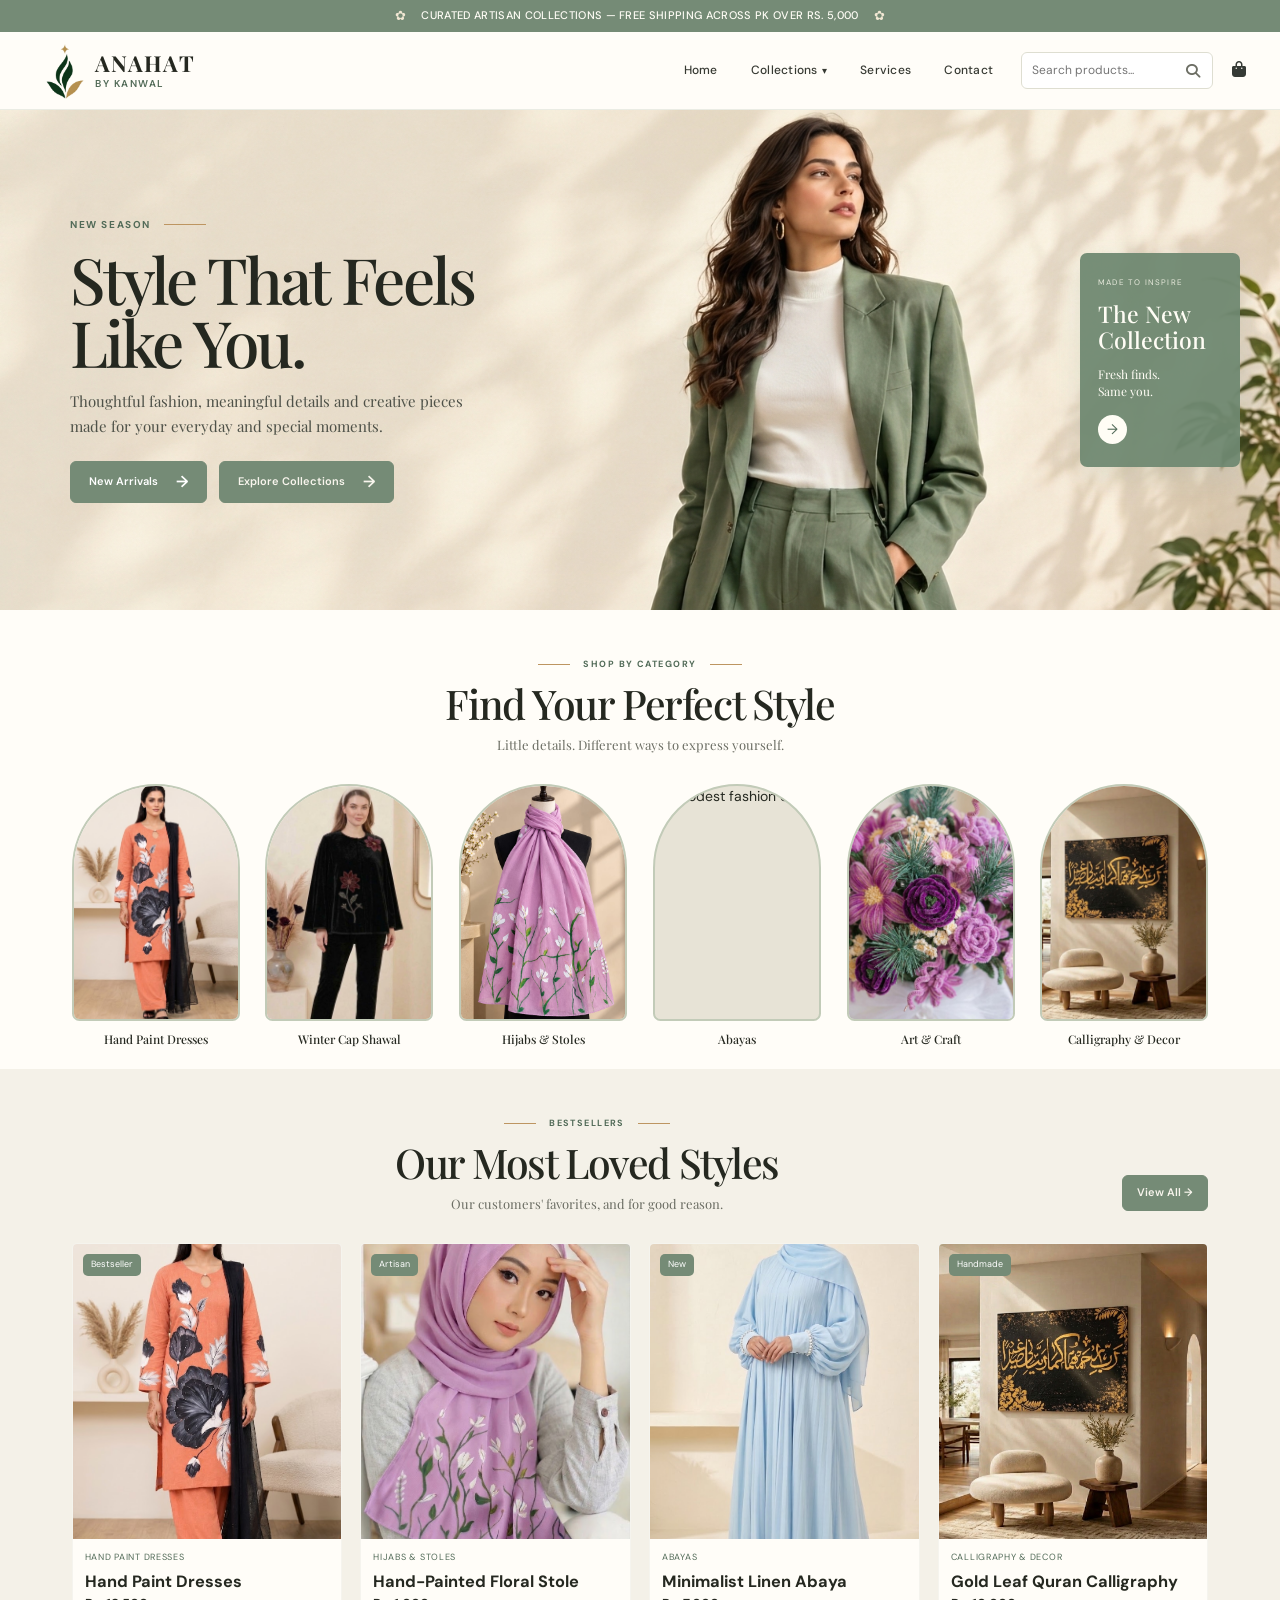
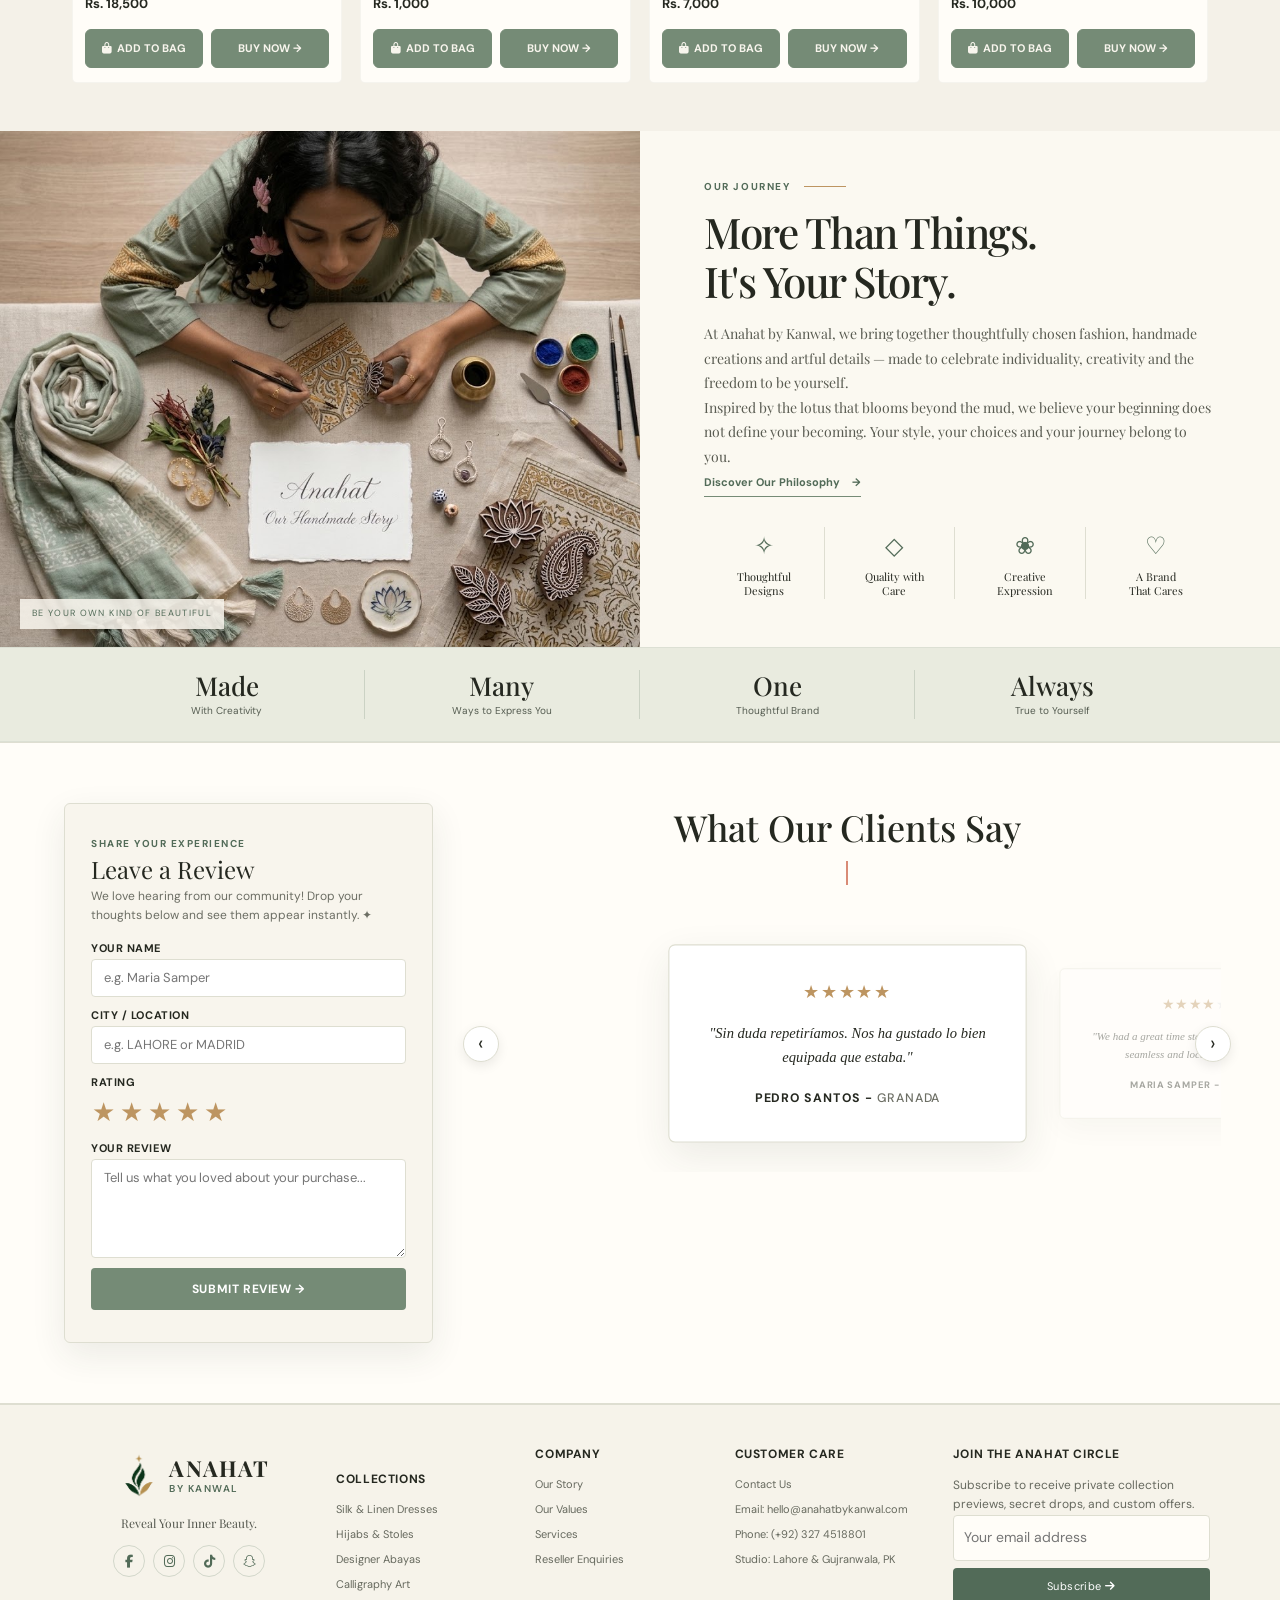
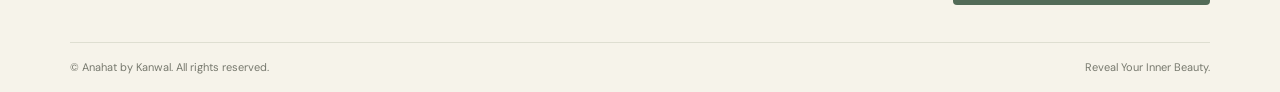
==== index.html @ a2271a72 "Fresh clean deployment commit" ====
<!DOCTYPE html>
<html lang="en">

<head>
  <meta charset="UTF-8" />
  <meta name="viewport" content="width=device-width, initial-scale=1.0" />
  <meta name="theme-color" content="#758b76" />
  <title>Anahat by Kanwal | Handcrafted Artisanal Clothing & Decor</title>
    <meta name="description" content="Reveal your inner beauty with Anahat by Kanwal. Shop handcrafted embellished shirts, hand-painted stoles, elegant abayas, resin art, and bespoke calligraphy." />
    <link rel="icon" href="data:,">
  <!-- Google Fonts & Font Awesome Icons -->
  <link rel="preconnect" href="https://fonts.googleapis.com" />
  <link rel="preconnect" href="https://fonts.gstatic.com" crossorigin />
  <link href="https://fonts.googleapis.com/css2?family=DM+Sans:ital,wght@0,400;0,500;0,700;1,400&family=Playfair+Display:ital,wght@0,400;0,500;0,600;0,700;1,400&display=swap" rel="stylesheet" />
  <link rel="stylesheet" href="https://cdnjs.cloudflare.com/ajax/libs/font-awesome/6.5.2/css/all.min.css" referrerpolicy="no-referrer" />

  <!-- Main Global Stylesheet -->
  <link rel="stylesheet" href="/static/style.css" />
</head>
<style>
  :root {
    --sage: #758b76;
    --sage-dark: #526b58;
    --sage-pale: #e4e9df;
    --cream: #f8f5ed;
    --paper: #fffdf8;
    --ink: #252820;
    --muted: #6c6e64;
    --rose: #d98b76;
    --gold: #bd9561;
    --line: #deded1;
    --serif: 'Playfair Display', Georgia, serif;
    --sans: 'DM Sans', Arial, sans-serif;
    --shadow: 0 12px 35px rgba(47, 57, 43, .09)
}

* {
    box-sizing: border-box
}

html {
    scroll-behavior: smooth;
    scroll-padding-top: 95px
}

body {
    margin: 0;
    background: var(--cream);
    color: var(--ink);
    font-family: var(--sans);
    font-size: 14px;
    line-height: 1.55
}

img {
    display: block;
    width: 100%;
    height: 100%;
    object-fit: cover
}


.hero {
    min-height: 500px;
    display: flex;
    align-items: center;
    justify-content: space-between;
    position: relative;
    isolation: isolate;
    overflow: hidden;
}

/* Positions the HTML <img> tag as the sharp background */
.hero-bg-image {
    position: absolute;
    inset: 0;
    width: 100%;
    height: 100%;
    object-fit: cover;
    object-position: center center;
    /* Centers the girl in the middle */
    z-index: -1;

    /* Prevents blur and maintains sharp image rendering */
    image-rendering: -webkit-optimize-contrast;
    image-rendering: crisp-edges;
}

/* Content overlays on top of the image */
.hero-copy {
    position: relative;
    z-index: 2;
    max-width: 580px;
    padding: 90px 70px
}

.hero-side-card {
    /* position: relative; */
    /* z-index: 2; */
    width: 160px;
    min-height: 210px;
    padding: 23px 18px;
    background: rgba(111, 137, 113, 0.94);
    color: #fffdf5;
    border-radius: 7px;
    display: flex;
    flex-direction: column;
    align-items: flex-start;
    box-shadow: 0 10px 30px rgba(83, 106, 85, 0.15);
    text-decoration: none;
    margin-right: 40px;
}



.side-card-kicker {
    font-size: 8px;
    letter-spacing: .15em;
    margin-bottom: 13px;
    color: #e7e9dc
}

.hero-side-card strong {
    font: 500 23px/1.12 var(--serif);
    margin-bottom: 13px
}

.side-card-copy {
    font: 12px/1.45 var(--serif)
}

.round-arrow {
    width: 29px;
    height: 29px;
    border-radius: 50%;
    background: #fffdf5;
    color: var(--sage-dark);
    display: grid;
    place-items: center;
    margin-top: 15px
}





.eyebrow {
    display: flex;
    align-items: center;
    gap: 13px;
    margin: 0 0 14px;
    font-size: 10px;
    letter-spacing: .16em;
    font-weight: 700;
    color: var(--sage-dark)
}

.eyebrow i {
    display: block;
    width: 42px;
    height: 1px;
    background: var(--gold)
}

.hero h1 {
    font: 500 clamp(42px, 5vw, 72px)/.99 var(--serif);
    letter-spacing: -.045em;
    margin: 0 0 16px;
    max-width: 550px
}

.hero-description {
    font: 400 15px/1.65 var(--serif);
    max-width: 400px;
    color: #4e5148;
    margin: 0 0 22px
}

.hero-buttons {
    display: flex;
    gap: 12px;
    flex-wrap: wrap
}

.button {
    min-height: 42px;
    display: inline-flex;
    align-items: center;
    justify-content: center;
    gap: 18px;
    padding: 0 18px;
    border-radius: 6px;
    font-size: 11px;
    font-weight: 600;
    border: 1px solid transparent;
    transition: transform .2s, background .2s, border-color .2s
}

.button:hover {
    transform: translateY(-2px)
}

.button span {
    font-size: 16px;
    line-height: 1
}

.button-primary {
    background: var(--sage);
    border-color: var(--sage);
    color: white
}

.button-primary:hover {
    background: var(--sage-dark)
}

.button-outline {
    border-color: var(--sage);
    background: var(--sage);
    color: var(--cream, #f8f5ed);
}

.button-outline:hover {
    background: var(--sage-dark);
    color: white;
}

.hero-promises {
    display: flex;
    gap: 16px;
    margin-top: 32px;
    align-items: center
}

.promise {
    display: flex;
    align-items: center;
    gap: 9px;
    padding-right: 15px;
    border-right: 1px solid #d8d7c9;
    font-size: 10px;
    line-height: 1.35;
    color: #4c5048
}

.promise:last-child {
    border: 0
}

.promise-icon {
    width: 31px;
    height: 31px;
    border: 1px solid var(--sage);
    color: var(--sage-dark);
    border-radius: 50%;
    display: grid;
    place-items: center;
    font-size: 17px;
    flex-shrink: 0
}




.section {
    padding: 48px clamp(20px, 5.6vw, 84px)
}

.categories-section {
    background: var(--paper)
}

.section-heading {
    text-align: center;
    margin: 0 auto 28px
}

.eyebrow.centered {
    justify-content: center;
    margin-bottom: 8px;
    font-size: 9px
}

.eyebrow.centered i {
    width: 32px
}

.section-heading h2,
.story-content h2 {
    font: 500 clamp(29px, 3.2vw, 42px)/1.15 var(--serif);
    letter-spacing: -.035em;
    margin: 0
}

.section-intro {
    font: 13px/1.6 var(--serif);
    color: var(--muted);
    margin: 8px 0 0
}

.category-grid {
    display: grid;
    grid-template-columns: repeat(6, minmax(0, 1fr));
    gap: clamp(12px, 2vw, 26px);
    max-width: 1350px;
    margin: auto
}

.category-card {
    text-align: center;
    min-width: 0
}

.category-card img {
    aspect-ratio: 4/5;
    border-radius: 90px 90px 8px 8px;
    border: 2px solid #c2cbb8;
    transition: transform .3s, box-shadow .3s;
    object-position: center;
    background: #e7e3d6
}

.category-card:hover img {
    transform: translateY(-4px);
    box-shadow: var(--shadow)
}

.category-card span {
    display: block;
    margin-top: 10px;
    font: 500 12px/1.4 var(--serif)
}


.products-section {
    background: #f4f1e8
}

.product-heading {
    display: flex;
    justify-content: space-between;
    align-items: flex-end;
    gap: 20px;
    text-align: center
}

.product-heading>div {
    margin: auto
}

.view-all {
    flex-shrink: 0;
    min-height: 36px;
    padding: 0 14px;
    margin-bottom: 4px
}

.filter-row {
    display: flex;
    justify-content: center;
    flex-wrap: wrap;
    gap: 8px;
    margin: 0 auto 22px
}

.filter-chip {
    border: 1px solid #d4d9ce;
    background: transparent;
    color: #4c5349;
    border-radius: 30px;
    padding: 8px 14px;
    font-size: 11px;
    transition: all .2s
}

.filter-chip:hover,
.filter-chip.active {
    background: var(--sage);
    border-color: var(--sage);
    color: #fff
}

.product-grid {
    display: grid;
    grid-template-columns: repeat(4, minmax(0, 1fr));
    gap: 18px;
    max-width: 1380px;
    margin: 0 auto
}

.product-card {
    background: #fffdf8;
    border-radius: 5px;
    overflow: hidden;
    min-width: 0;
    position: relative;
    border: 1px solid rgba(67, 76, 61, .05);
    transition: transform .25s, box-shadow .25s
}

.product-card:hover {
    transform: translateY(-4px);
    box-shadow: var(--shadow)
}

.product-image-wrap {
    position: relative;
    aspect-ratio: 4/4.4;
    background: #e8e1d6;
    overflow: hidden
}

.product-image-wrap img {
    transition: transform .5s
}

.product-card:hover .product-image-wrap img {
    transform: scale(1.04)
}

.product-badge {
    position: absolute;
    top: 10px;
    left: 10px;
    background: var(--sage);
    color: white;
    border-radius: 5px;
    padding: 4px 8px;
    font-size: 9px
}

.product-badge.sale {
    background: var(--rose)
}

.product-info {
    padding: 12px 12px 14px
}

.product-category {
    font-size: 9px;
    letter-spacing: .08em;
    color: var(--sage-dark);
    text-transform: uppercase;
    margin: 0 0 4px
}

.product-name {
    font: 500 15px/1.3 var(--serif);
    margin: 0 0 6px
}

.product-rating {
    font-size: 10px;
    color: var(--gold);
    letter-spacing: .06em;
    margin-bottom: 6px
}

.product-rating span {
    color: #77796f;
    letter-spacing: 0;
    margin-left: 5px
}

.product-price {
    font-size: 13px;
    font-weight: 700
}

.product-price del {
    font-size: 10px;
    color: #9b9b91;
    font-weight: 400;
    margin-left: 7px
}

.product-card-footer {
    display: flex;
    gap: 7px;
    margin-top: 11px
}

.add-cart {
    flex: 1;
    min-height: 33px;
    border: 1px solid var(--sage);
    background: transparent;
    color: var(--sage-dark);
    border-radius: 4px;
    font-size: 10px;
    font-weight: 600
}

.add-cart:hover {
    background: var(--sage);
    color: white
}

.quick-view-modal {
    display: none;
    position: fixed;
    inset: 0;
    z-index: 1000;
    align-items: center;
    justify-content: center;
    padding: 20px
}

.quick-view-modal.open {
    display: flex
}

.modal-backdrop {
    position: absolute;
    inset: 0;
    background: rgba(28, 34, 27, .58)
}

.quick-view-dialog {
    position: relative;
    z-index: 1;
    background: var(--paper, #fffdf8);
    max-width: 760px;
    width: 100%;
    max-height: 90vh;
    overflow: auto;
    display: grid;
    grid-template-columns: 1fr 1fr;
    gap: 24px;
    padding: 24px;
    border-radius: 8px
}

.quick-view-dialog>img {
    width: 100%;
    height: 360px;
    object-fit: cover
}

.quick-view-copy {
    align-self: center
}

.quick-view-copy h2 {
    font-family: var(--serif);
    margin: 10px 0
}

.quick-view-copy p {
    margin: 12px 0
}

.modal-close {
    position: absolute;
    right: 12px;
    top: 10px;
    z-index: 2;
    font-size: 22px
}

@media(max-width:600px) {
    .quick-view-dialog {
        grid-template-columns: 1fr;
        padding: 18px;
        gap: 12px
    }

    .quick-view-dialog>img {
        height: 240px
    }
}

.quick-view {
    min-width: 34px;
    border: 1px solid var(--line);
    background: transparent;
    border-radius: 4px;
    font-size: 15px;
    color: var(--ink)
}

.center-action {
    text-align: center;
    margin-top: 28px
}

.empty-state {
    text-align: center;
    padding: 40px 10px;
    color: var(--muted)
}

.story-section {
    display: grid;
    grid-template-columns: 1fr 1fr;
    min-height: 410px;
    background: #fbf9f1
}

.story-image {
    min-height: 410px;
    position: relative;
    overflow: hidden
}

.story-image img {
    position: absolute;
    inset: 0;
    object-position: center 35%
}

.image-caption {
    position: absolute;
    bottom: 18px;
    left: 20px;
    background: #f8f5eddd;
    padding: 8px 12px;
    font-size: 9px;
    letter-spacing: .15em;
    color: var(--sage-dark)
}

.story-content {
    padding: 48px clamp(28px, 5vw, 78px);
    align-self: center
}

.story-content h2 {
    font-size: clamp(31px, 3.3vw, 45px);
    margin-bottom: 17px
}

.story-content>p:not(.eyebrow) {
    font: 14px/1.75 var(--serif);
    color: #5a5c52;
    max-width: 560px
}

.text-link {
    display: inline-flex;
    gap: 12px;
    align-items: center;
    color: var(--sage-dark);
    font-size: 11px;
    font-weight: 700;
    border-bottom: 1px solid var(--sage);
    padding-bottom: 5px;
    margin-top: 5px
}

.value-grid {
    display: grid;
    grid-template-columns: repeat(4, 1fr);
    gap: 10px;
    margin-top: 30px
}

.value-item {
    text-align: center;
    border-right: 1px solid var(--line)
}

.value-item:last-child {
    border: 0
}

.value-item>span {
    font-size: 24px;
    color: var(--sage-dark)
}

.value-item p {
    font: 11px/1.35 var(--serif);
    margin: 5px 0 0
}

.stats-strip {
    display: grid;
    grid-template-columns: repeat(4, 1fr);
    padding: 22px clamp(20px, 7vw, 110px);
    background: #e9ebdf;
    border-top: 1px solid #dce0d4;
    border-bottom: 1px solid #dce0d4
}

.stats-strip>div {
    text-align: center;
    border-right: 1px solid #cbd2c4;
    display: flex;
    flex-direction: column;
    gap: 2px
}

.stats-strip>div:last-child {
    border: 0
}

.stats-strip strong {
    font: 500 26px/1.2 var(--serif)
}

.stats-strip span {
    font-size: 10px;
    color: #555c51
}

.testimonials-section {
    background: var(--paper)
}

.testimonial-grid {
    display: grid;
    grid-template-columns: repeat(3, 1fr);
    gap: 16px;
    max-width: 1200px;
    margin: auto
}

.testimonial-card {
    padding: 21px;
    border: 1px solid var(--line);
    border-radius: 6px;
    background: #fffefa
}




/* Toast Notification */
.toast {
    position: fixed;
    z-index: 100;
    bottom: 24px;
    left: 50%;
    transform: translate(-50%, 30px);
    padding: 12px 24px;
    background: #2e3e31;
    color: white;
    border-radius: 30px;
    box-shadow: var(--shadow);
    font-size: 12px;
    font-weight: 500;
    opacity: 0;
    pointer-events: none;
    transition: opacity .3s, transform .3s;
    text-align: center;
}

.toast.show {
    opacity: 1;
    transform: translate(-50%, 0);
}
</style>

<body>

  <!-- ========================
       Header Placeholder (Loaded via global.js)
  ========================= -->
  <div id="header-placeholder"></div>

  <!-- ========================
       Main Content
  ========================= -->
  <main>

    <!-- Hero Section -->
    <section class="hero" aria-labelledby="heroTitle">
      <img class="hero-bg-image" src="/static/assets/images/Home page/Hero.jpg" alt="Sunlit Sage Suit Editorial" loading="eager" />

      <div class="hero-copy">
        <p class="eyebrow"><span>NEW SEASON</span><i></i></p>
        <h1 id="heroTitle">Style That Feels<br />Like You.</h1>
        <p class="hero-description">
          Thoughtful fashion, meaningful details and creative pieces made for your everyday and special moments.
        </p>
        <div class="hero-buttons">
          <a href="/" class="button button-primary">New Arrivals <span>→</span></a>
          <a href="/pages/Collections/collectionproduct.html" class="button button-outline">Explore Collections <span>→</span></a>
        </div>
      </div>

      <a href="/pages/Collections/collectionproduct.html" class="hero-side-card">
        <span class="side-card-kicker">MADE TO INSPIRE</span>
        <strong>The New<br />Collection</strong>
        <span class="side-card-copy">Fresh finds.<br />Same you.</span>
        <span class="round-arrow">→</span>
      </a>
    </section>

    <!-- Categories Section -->
    <section class="section categories-section" id="collections">
      <div class="section-heading">
        <p class="eyebrow centered"><i></i><span>SHOP BY CATEGORY</span><i></i></p>
        <h2>Find Your Perfect Style</h2>
        <p class="section-intro">Little details. Different ways to express yourself.</p>
      </div>
      <div class="category-grid">
        <a class="category-card" href="/pages/Collections/collectionproduct.html?category=Hand Paint Dresses" data-category-link="Hand Paint Dresses">
          <img src="/static/assets/images/Home page/Hand paint dress.jpg" alt="Elegant Hand Paint Dresses" />
          <span>Hand Paint Dresses</span>
        </a>
        <a class="category-card" href="/pages/Collections/collectionproduct.html?category=Winter Cap Shawal" data-category-link="Winter Cap Shawal">
          <img src="/static/assets/images/Home page/cap shawal.jpeg" alt="Women's top and blouse" />
          <span>Winter Cap Shawal</span>
        </a>
        <a class="category-card" href="/pages/Collections/collectionproduct.html?category=Hijabs+%26+Stoles" data-category-link="Hijabs & Stoles">
          <img src="/static/assets/images/Home page/Purple Stole.jpeg" alt="Fashion scarf" />
          <span>Hijabs &amp; Stoles</span>
        </a>
        <a class="category-card" href="/pages/Collections/collectionproduct.html?category=Abayas" data-category-link="Abayas">
          <img src="/static/assets/images/Home page/Abaya.jpeg" alt="Modest fashion outfit" />
          <span>Abayas</span>
        </a>
        <a class="category-card" href="/pages/Collections/collectionproduct.html?category=Art+%26+Craft" data-category-link="Art & Craft">
          <img src="/static/assets/images/Home page/closeup.jpg" alt="Handmade craft supplies" />
          <span>Art &amp; Craft</span>
        </a>
        <a class="category-card" href="/pages/Collections/collectionproduct.html?category=Calligraphy+%26+Decor" data-category-link="Calligraphy & Decor">
          <img src="/static/assets/images/Home page/calligraphy.jpg" alt="Artwork and creative decor" />
          <span>Calligraphy &amp; Decor</span>
        </a>
      </div>
    </section>

    <!-- Product Section -->
    <section class="section products-section" id="shop">
      <div class="section-heading product-heading">
        <div>
          <p class="eyebrow centered"><i></i><span>BESTSELLERS</span><i></i></p>
          <h2 id="productSectionTitle">Our Most Loved Styles</h2>
          <p class="section-intro" id="productSectionIntro">Our customers' favorites, and for good reason.</p>
        </div>
        <a class="button button-outline view-all" href="/pages/Collections/collectionproduct.html?category=All" id="viewAll">View All →</a>
      </div>

      <!-- Dynamic Product Grid -->
      <div class="product-grid" id="productGrid" aria-live="polite"></div>
      <p class="empty-state" id="emptyState" hidden>No products found. Try another search or category.</p>
    </section>

    <!-- Quick View Modal -->
    <div class="quick-view-modal" id="quickViewModal" aria-hidden="true" role="dialog" aria-modal="true" aria-labelledby="modalTitle">
      <div class="modal-backdrop" id="modalBackdrop"></div>
      <div class="quick-view-dialog">
        <button type="button" class="modal-close" id="closeModal" aria-label="Close details"><i class="fa-solid fa-xmark"></i></button>
        <a href="/pages/Collections/collectionproduct.html">
          <img id="modalImage" src="" alt="Product details" />
        </a>
        
        <div class="quick-view-copy">
          <p id="modalCategory"></p>
          <h2 id="modalTitle"></h2>
          <div id="modalRating"></div>
          <p id="modalPrice"></p>
          <p id="modalDescription"></p>

          <!-- Modal Dual Action Buttons -->
          <div class="modal-actions" style="display: flex; gap: 10px; margin-top: 16px;">
            <button class="button button-primary" id="modalAddCart" style="flex: 1;">Add to Bag</button>
            <button class="button button-outline" id="modalBuyNow" style="flex: 1; background: var(--ink); color: white;" onclick="window.location.href='/pages/checkouts/checkout.html'">Buy Now →</button>
          </div>
        </div>
      </div>
    </div>

    <!-- Our Story Section -->
    <section class="story-section" id="our-story">
      <div class="story-image">
        <img src="/static/assets/images/Home page/story.jpg" alt="A woman expressing her personal style" loading="lazy" />
        <span class="image-caption">BE YOUR OWN KIND OF BEAUTIFUL</span>
      </div>
      <div class="story-content">
        <p class="eyebrow"><span>OUR JOURNEY</span><i></i></p>
        <h2>More Than Things.<br />It's Your Story.</h2>
        <p>At Anahat by Kanwal, we bring together thoughtfully chosen fashion, handmade creations and artful details — made to celebrate individuality, creativity and the freedom to be yourself.</p>
        <p>Inspired by the lotus that blooms beyond the mud, we believe your beginning does not define your becoming. Your style, your choices and your journey belong to you.</p>
        <a href="#brand-values" class="text-link">Discover Our Philosophy <span>→</span></a>
        
        <div class="value-grid" id="brand-values">
          <div class="value-item"><span>✧</span><p>Thoughtful<br />Designs</p></div>
          <div class="value-item"><span>◇</span><p>Quality with<br />Care</p></div>
          <div class="value-item"><span>❀</span><p>Creative<br />Expression</p></div>
          <div class="value-item"><span>♡</span><p>A Brand<br />That Cares</p></div>
        </div>
      </div>
    </section>

    <!-- Values Strip -->
    <section class="stats-strip" aria-label="Our values">
      <div><strong>Made</strong><span>With Creativity</span></div>
      <div><strong>Many</strong><span>Ways to Express You</span></div>
      <div><strong>One</strong><span>Thoughtful Brand</span></div>
      <div><strong>Always</strong><span>True to Yourself</span></div>
    </section>

    <!-- ========================
         Review Component Placeholder (Loaded via global.js)
    ========================= -->
    <div id="review-placeholder"></div>

  </main>

  <!-- ========================
       Footer Placeholder (Loaded via global.js)
  ========================= -->
  <div id="footer-placeholder"></div>

  <!-- Toast Notification System -->
  <div class="toast" id="toast" role="status" aria-live="polite"></div>

 
  <!-- Central Dynamic Component Loader -->
  <script src="/static/global.js"></script>

  <!-- Main Website & Shopping Logic Scripts -->
  <script src="/static/script.js"></script>
  <!-- <div id="drawer-placeholder"></div> -->

</body>
</html>
---- static/style.css ----
/* ==========================================================================
   ANAHAT BY KANWAL - GLOBAL STYLESHEET
   Theme: Sage Green (#758b76), Cream (#f8f5ed), Ivory/Paper (#fffdf8), Ink (#252820)
   ========================================================================== */

/* --------------------------------------------------------------------------
   1. CSS Variables & Reset
   -------------------------------------------------------------------------- */
:root {
  --sage: #758b76;
  --sage-dark: #526b58;
  --sage-pale: #e4e9df;
  --cream: #f8f5ed;
  --paper: #fffdf8;
  --ink: #252820;
  --muted: #6c6e64;
  --rose: #d98b76;
  --rose-dark: #bd6c70;
  --gold: #bd9561;
  --line: #deded1;
  --serif: 'Playfair Display', Georgia, serif;
  --sans: 'DM Sans', Arial, sans-serif;
  --shadow: 0 12px 35px rgba(47, 57, 43, 0.09);
  --radius: 8px;
  --radius-lg: 16px;
  --radius-md: 10px;
}

* {
  box-sizing: border-box;
  margin: 0;
  padding: 0;
}

html {
  scroll-behavior: smooth;
  scroll-padding-top: 90px;
}

body {
  background: var(--cream);
  color: var(--ink);
  font-family: var(--sans);
  font-size: 14px;
  line-height: 1.6;
  overflow-x: hidden;
}

body.drawer-open {
  overflow: hidden;
}

img {
  display: block;
  width: 100%;
  height: 100%;
  object-fit: cover;
}

a {
  color: inherit;
  text-decoration: none;
}

button, input, select, textarea {
  font: inherit;
  color: inherit;
}

button {
  cursor: pointer;
  border: none;
  background: none;
  -webkit-tap-highlight-color: transparent;
}
/* ==========================================================================
   PRODUCT CARD ACTION BUTTONS STYLING
   ========================================================================== */
.product-card-actions {
  display: flex;
  gap: 8px;
  margin-top: 14px;
}

.btn-card {
  flex: 1;
  padding: 10px 6px;
  font-size: 11px;
  font-weight: 700;
  text-transform: uppercase;
  border-radius: var(--radius, 6px);
  cursor: pointer;
  transition: all 0.2s ease-in-out;
  display: inline-flex;
  align-items: center;
  justify-content: center;
  gap: 5px;
  white-space: nowrap;
}

/* Add to Bag Button Style */
.btn-add-bag {
  background:var(--sage);
  color: var(--cream, #f8f5ed);
  border: 1px solid var(--sage);
}

.btn-add-bag:hover {
  background: var(--sage-dark, #526b58);
}

/* Buy Now Button Style */
.btn-buy-now {
  background:var(--sage);
  color: var(--cream, #f8f5ed);
  border: 1px solid var(--sage);
}

.btn-buy-now:hover {
  background: var(--sage-dark, #526b58);
  border-color: var(--sage-dark, #526b58);
}


/* Toast Notification Design */
.toast {
  position: fixed;
  z-index: 9999;
  bottom: 30px;
  left: 50%;
  transform: translate(-50%, 40px);
  padding: 12px 24px;
  background: var(--sage-dark, #526b58);
  color: #fffdf8;
  border-radius: 30px;
  box-shadow: 0 10px 30px rgba(0,0,0,0.15);
  font-size: 13px;
  font-weight: 500;
  opacity: 0;
  pointer-events: none;
  transition: opacity 0.3s ease, transform 0.3s ease;
  text-align: center;
}
.toast.show {
  opacity: 1;
  transform: translate(-50%, 0);
}
/* ==========================================================================
   UPDATED MOBILE RESPONSIVE FIXES FOR INDEX PAGE
   ========================================================================== */

@media (max-width: 760px) {
  /* 1. Hero Buttons & Side Card Fixes */
  .hero {
    flex-direction: column !important;
    align-items: flex-start !important;
    padding-bottom: 20px !important;
  }

  .hero-copy {
    padding: 30px 16px 15px 16px !important;
    width: 100% !important;
    text-align: left !important;
  }

  .hero h1 {
    font-size: 40px !important;
    line-height: 1.35 !important;
  }
  .hero p {
    font-size: 14px !important;
    line-height: 1.5 !important;
    width: 220px;
  }
  /* Hero buttons ko ek sath side-by-side aur compact karne ke liye */
  .hero-buttons {
    display: flex !important;
    flex-direction: row !important;
    flex-wrap: nowrap !important;
    gap: 8px !important;
    width: 100px !important;
    margin-top: 15px !important;
  }

  .hero-buttons .button {
    flex: 1 !important;
    padding: 0 6px !important;
    font-size: 10px !important;
    min-height: 38px !important;
    white-space: nowrap !important;
    gap: 6px !important;
  }

  /* 2. "The New Collection" Side Card Fix (Height choti aur compact) */
 .hero-side-card {
    margin: 12px 16px 8px 16px !important;
    width: calc(100% - 32px) !important;
    max-width: 150px !important; /* Width kam kar di gayi hai */
    padding: 14px 16px !important;
    min-height: auto ;
  }

  .hero-side-card strong {
    font-size: 16px !important;
    margin-bottom: 4px !important;
  }

  .side-card-copy {
    font-size: 10.5px !important;
  }

  .round-arrow {
    width: 24px !important;
    height: 24px !important;
    margin-top: 8px !important;
    font-size: 12px !important;
  }
  /* 3. Product Cards & Grid Fixes (Buttons alignment fix) */
.product-grid {
    grid-template-columns: repeat(2, minmax(0, 1fr)) !important;
    gap: 10px !important;
    padding: 0 4px !important;
  }

  .product-card {
    display: flex !important;
    flex-direction: column !important;
    height: 100% !important;
  }

  .product-info {
    padding: 10px 8px !important;
    display: flex !important;
    flex-direction: column !important;
    flex: 1 !important;
  }

  .product-price {
    margin-top: auto !important;
    margin-bottom: 8px !important;
  }

  .product-card-actions {
    display: flex !important;
    flex-direction: column !important;
    gap: 5px !important;
    margin-top: 0 !important;
  }

  .btn-card {
    width: 100% !important;
    padding: 7px 4px !important;
    font-size: 9.5px !important;
  }
  /* 4. Story Section Fixes (Proper stacking for image and content) */
  .story-section {
    grid-template-columns: 1fr !important;
    display: flex !important;
    flex-direction: column !important;
  }

  .story-image {
    width: 100% !important;
    min-height: 280px !important;
    position: relative !important;
  }

  .story-content {
    padding: 30px 18px !important;
    text-align: left !important;
  }

  .story-content h2 {
    font-size: 26px !important;
  }


}
@media (max-width: 760px) {
  /* Category Grid ko 3 columns mein set kar diya taake 3 upar aur 3 neechay ayein */
  .category-grid {
    display: grid !important;
    grid-template-columns: repeat(3, minmax(0, 1fr)) !important;
    gap:35px 10px !important;
    max-width: 100% !important;
    padding: 0 10px !important;
  }

  .category-card {
    text-align: center !important;
  }

  .category-card img {
    aspect-ratio: 3 / 4 !important;
    border-radius: 40px 40px 6px 6px !important;
  }

  .category-card span {
    font-size: 11px !important;
    line-height: 1.25 !important;
    margin-top: 6px !important;
    word-break: break-word !important;
  }
}
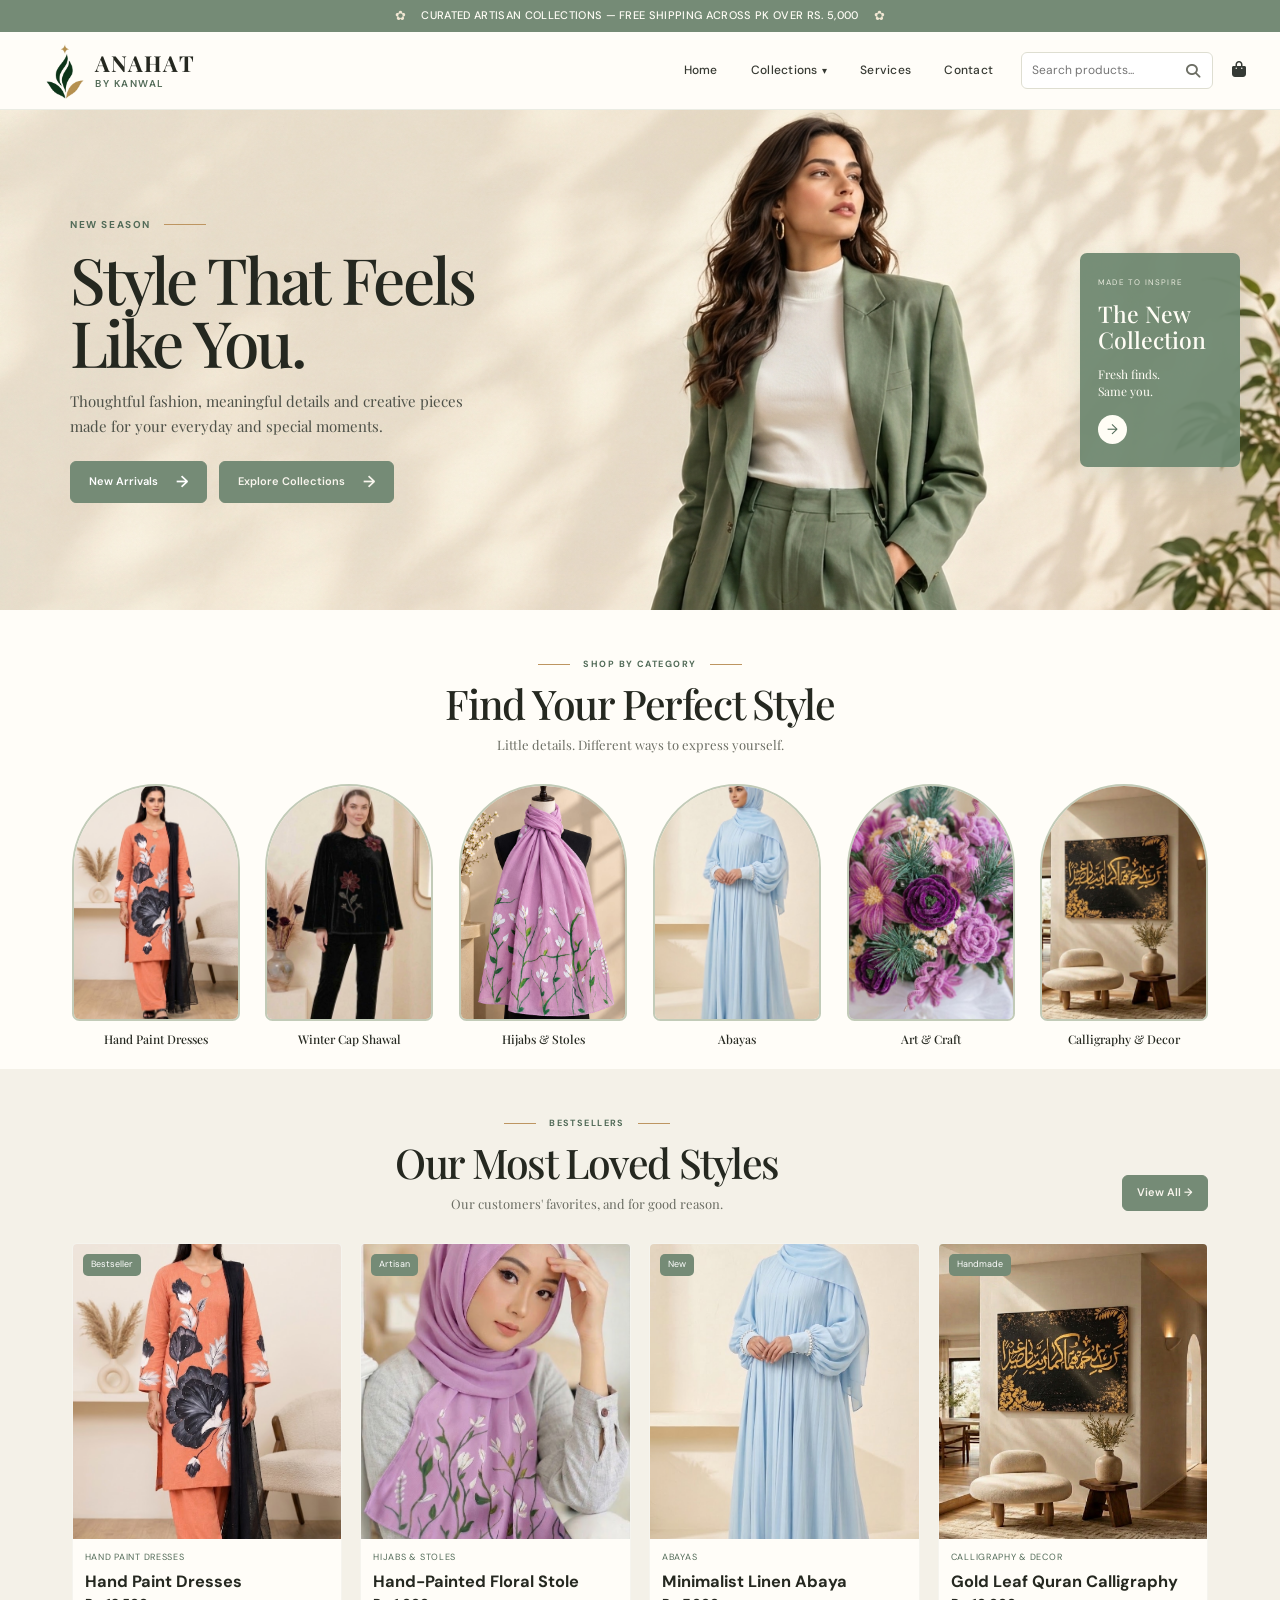
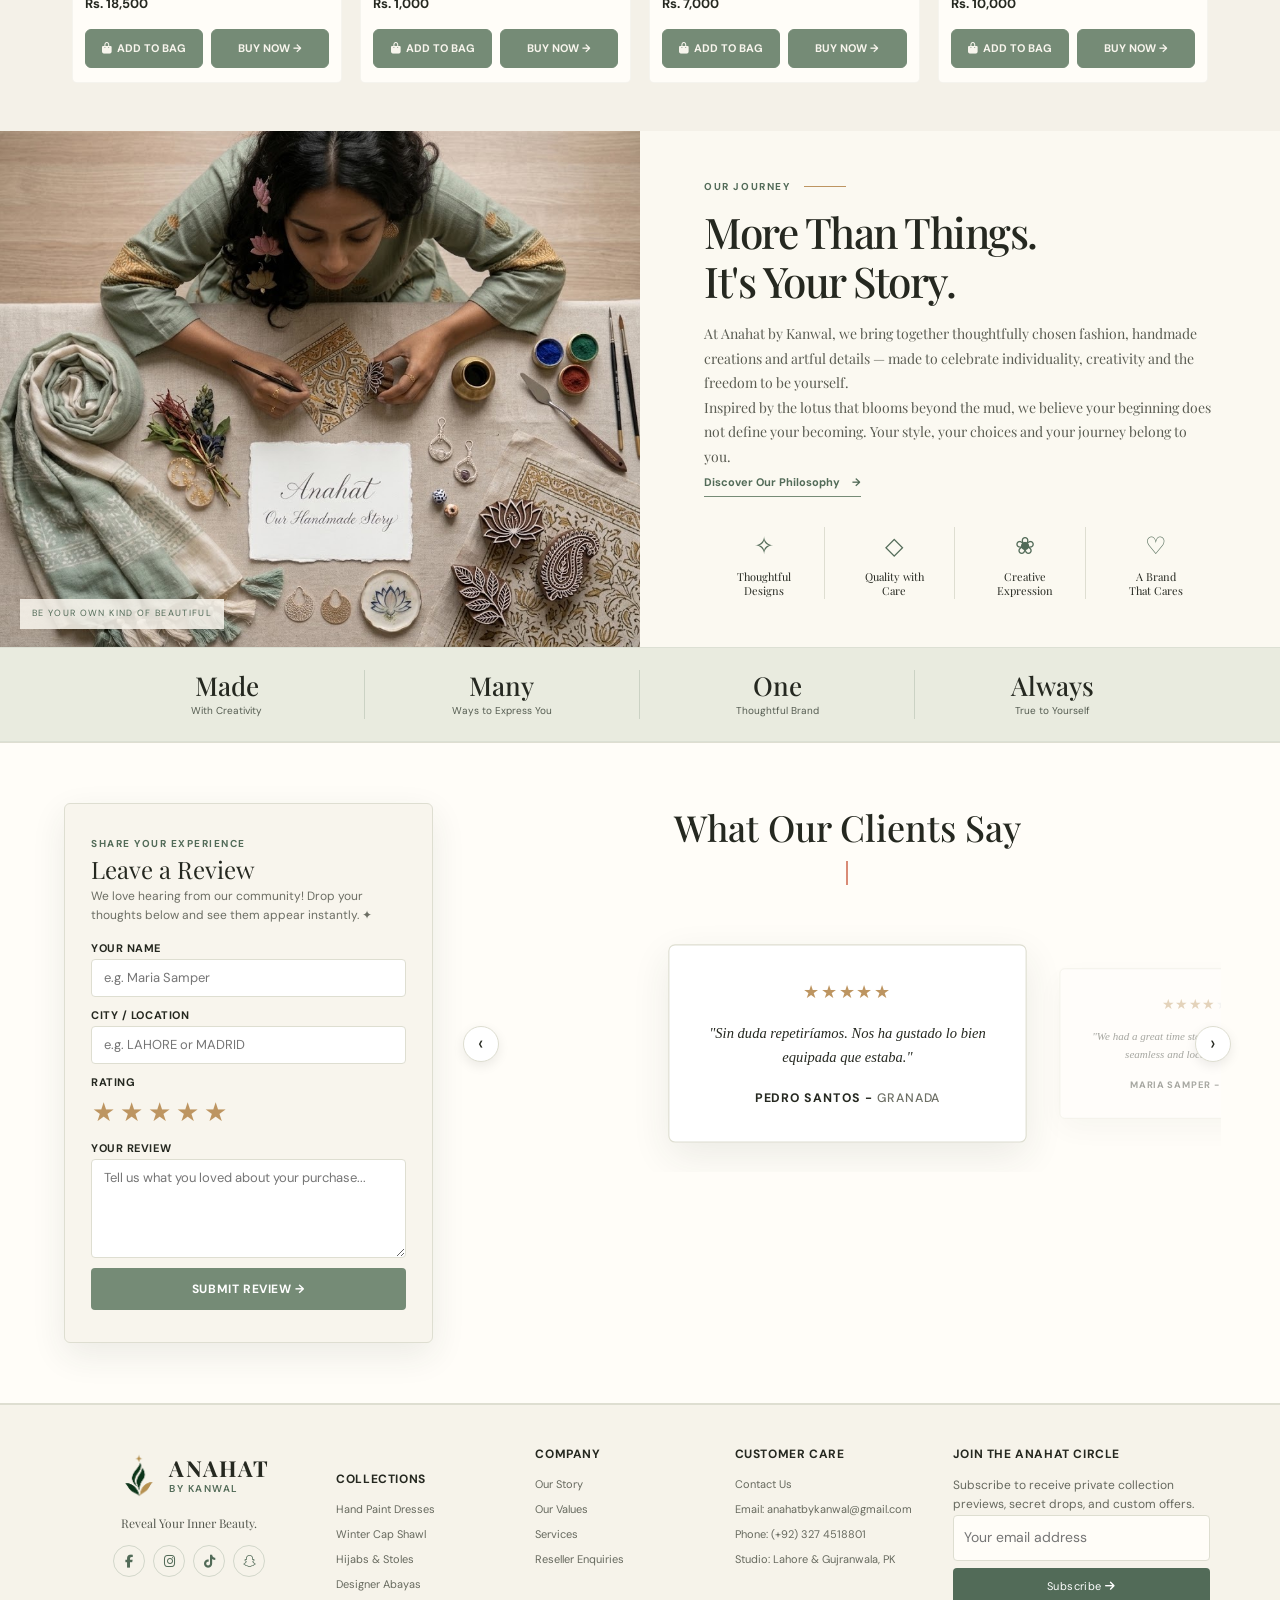
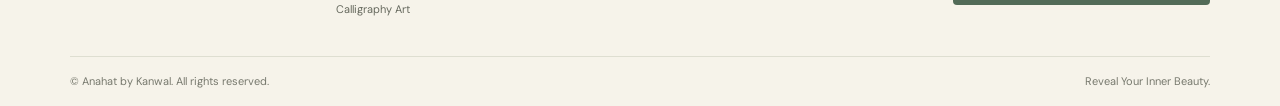
==== commit 78ecacbb: "Fix category filter links for dropdown items" ====
--- a/index.html
+++ b/index.html
@@ -811,7 +811,7 @@
           <span>Hijabs &amp; Stoles</span>
         </a>
         <a class="category-card" href="/pages/Collections/collectionproduct.html?category=Abayas" data-category-link="Abayas">
-          <img src="/static/assets/images/Home page/Abaya.jpeg" alt="Modest fashion outfit" />
+          <img src="/static/assets/images/Home page/abaya.jpeg" alt="Modest fashion outfit" />
           <span>Abayas</span>
         </a>
         <a class="category-card" href="/pages/Collections/collectionproduct.html?category=Art+%26+Craft" data-category-link="Art & Craft">
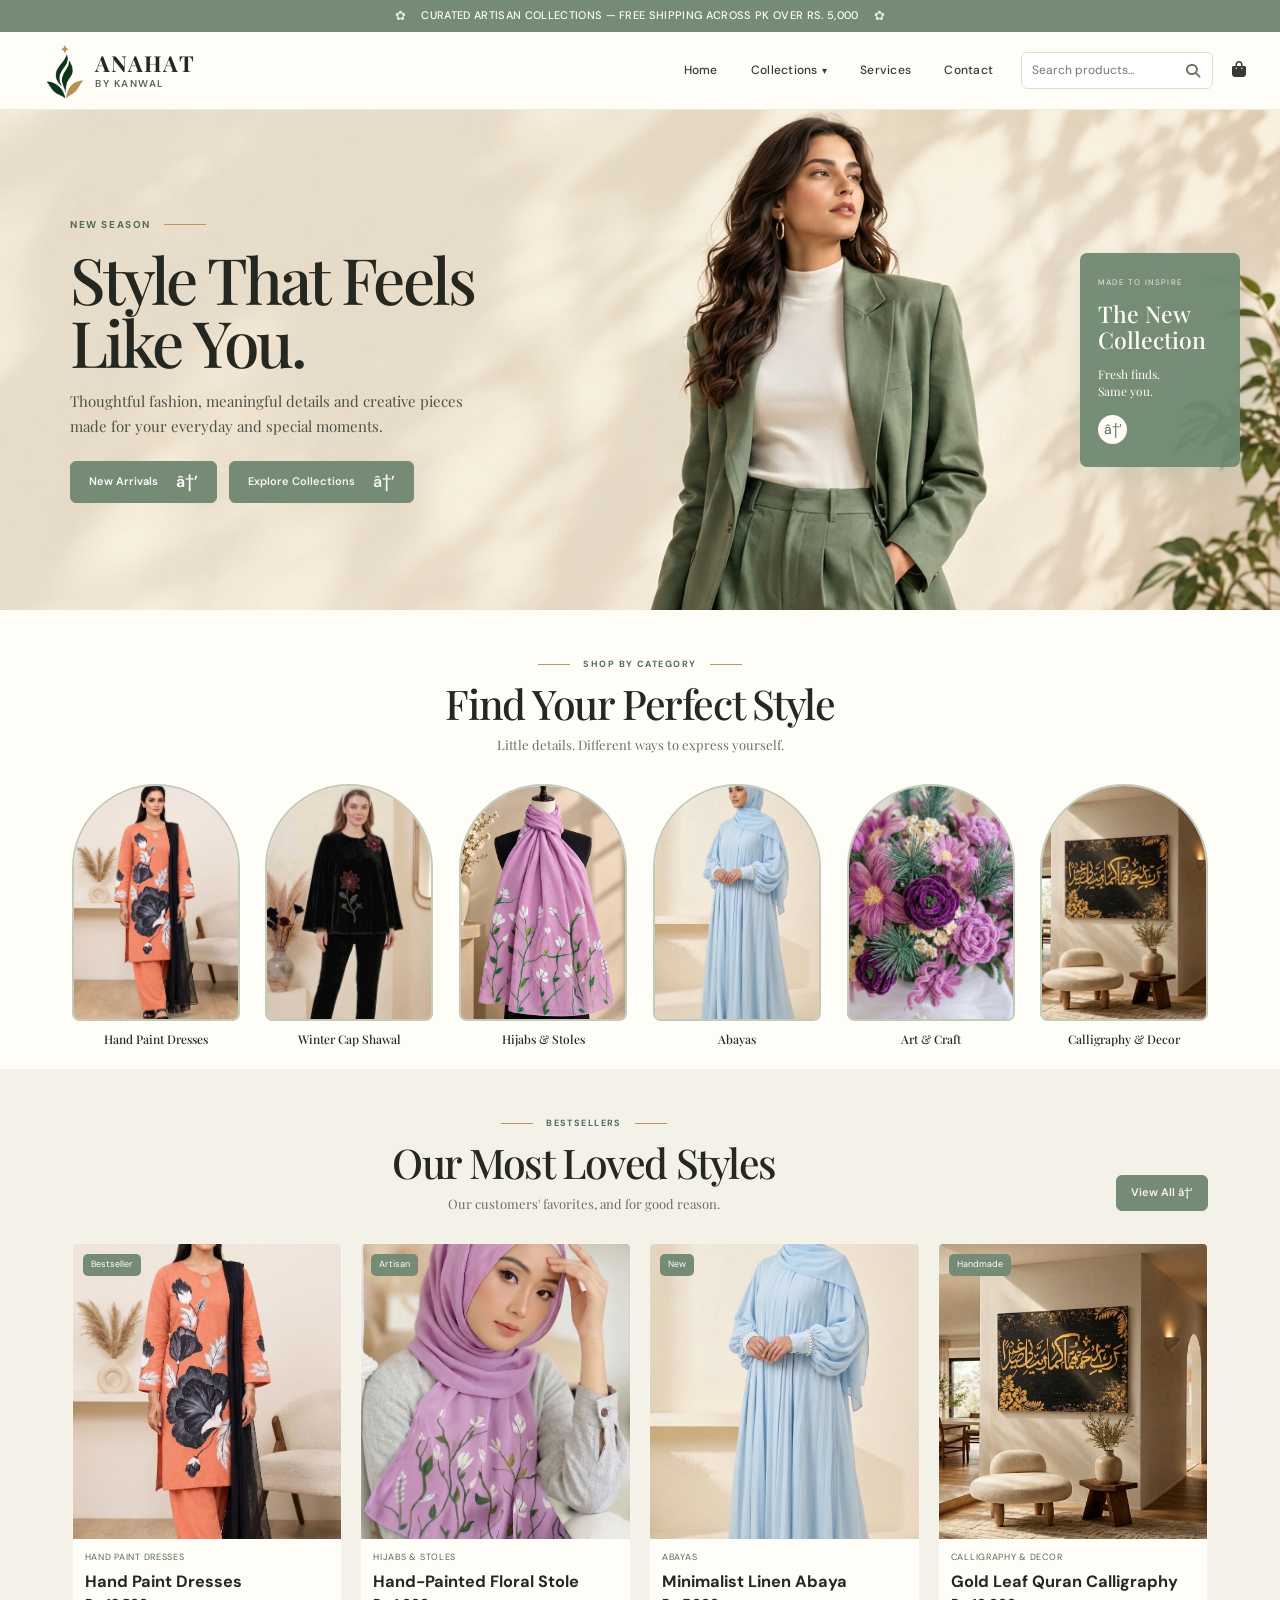
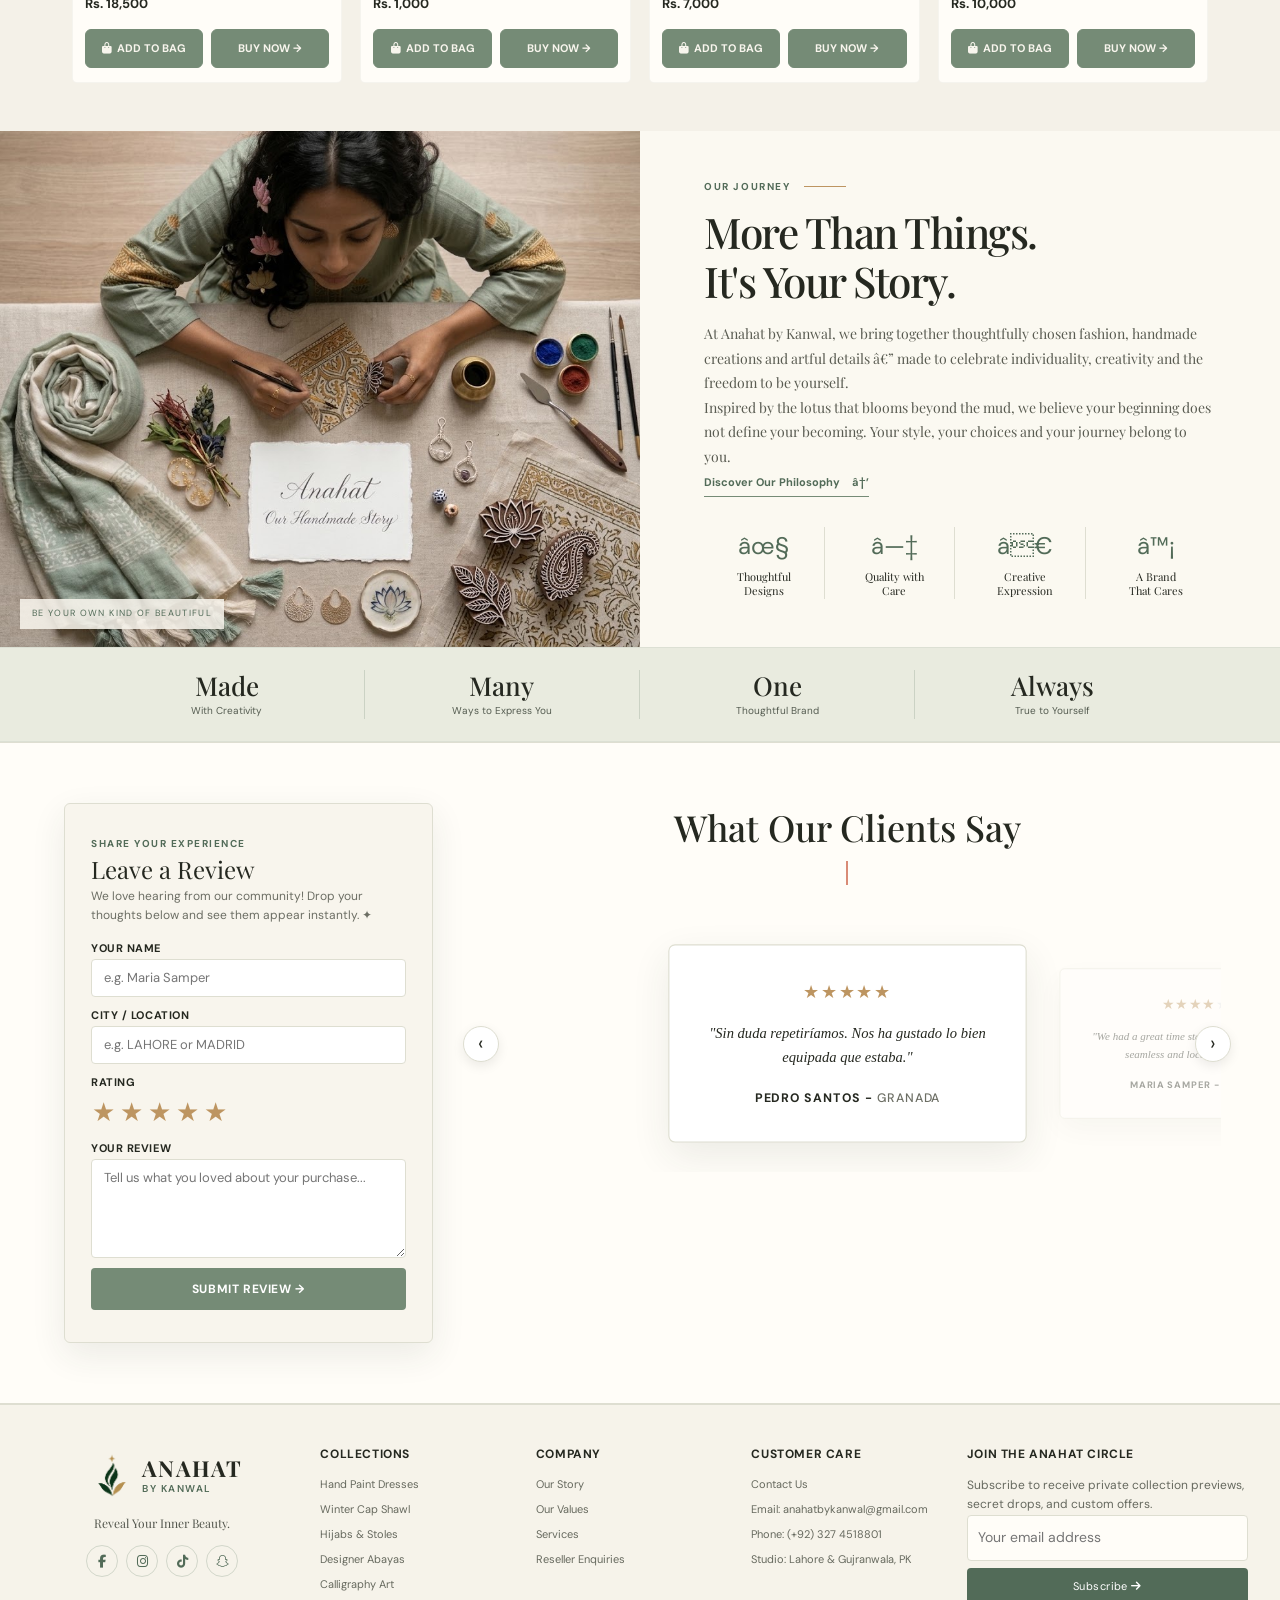
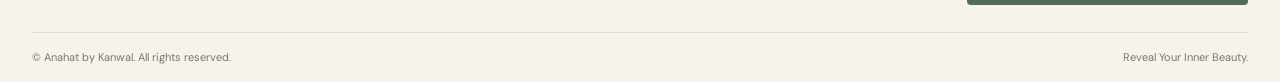
==== commit fbc39af9: "Complete professional on-page SEO: injected OG tags, canonical URLs, JSON-LD Schema, robots.txt, and" ====
--- a/index.html
+++ b/index.html
@@ -1,4 +1,4 @@
-<!DOCTYPE html>
+﻿<!DOCTYPE html>
 <html lang="en">
 
 <head>
@@ -16,6 +16,37 @@
 
   <!-- Main Global Stylesheet -->
   <link rel="stylesheet" href="/static/style.css" />
+    <!-- Open Graph / Social Media Meta Tags -->
+    <meta property="og:type" content="website" />
+    <meta property="og:title" content="Anahat by Kanwal | Reveal Your Inner Beauty" />
+    <meta property="og:description" content="Handcrafted apparel, party wear dresses, embellished western shirts, abayas, hand-painted stoles, calligraphy, resin art, and lotus flower decor." />
+    <meta property="og:image" content="/static/assets/images/Home page/Hero.jpg" />
+    <!-- Extended On-Page SEO & Canonical Tags -->
+    <link rel="canonical" href="https://anahatbykanwal.com/" />
+    <link rel="icon" type="image/x-icon" href="/static/assets/images/favicon.ico" />
+    <meta name="author" content="Anahat by Kanwal" />
+    <!-- Business-Level Professional JSON-LD Schema -->
+    <script type="application/ld+json">
+    {
+      "@context": "https://schema.org",
+      "@type": "Organization",
+      "name": "Anahat by Kanwal",
+      "alternateName": "Anahat By Kanwal Official",
+      "url": "https://anahatbykanwal.com",
+      "logo": "https://anahatbykanwal.com/static/assets/images/Home%20page/Hero.jpg",
+      "description": "Handcrafted apparel, party wear dresses, embellished western shirts, abayas, hand-painted stoles, calligraphy art, resin art, and lotus flower decor.",
+      "email": "anahatbykanwal@gmail.com",
+      "telephone": "+923274518801",
+      "address": {
+        "@type": "PostalAddress",
+        "addressCountry": "PK"
+      },
+      "sameAs": [
+        "https://www.instagram.com/anahatbykanwal",
+        "https://www.facebook.com/anahatbykanwal"
+      ]
+    }
+    </script>
 </head>
 <style>
   :root {
@@ -70,7 +101,6 @@
     overflow: hidden;
 }
 
-/* Positions the HTML <img> tag as the sharp background */
 .hero-bg-image {
     position: absolute;
     inset: 0;
@@ -777,8 +807,8 @@
           Thoughtful fashion, meaningful details and creative pieces made for your everyday and special moments.
         </p>
         <div class="hero-buttons">
-          <a href="/" class="button button-primary">New Arrivals <span>→</span></a>
-          <a href="/pages/Collections/collectionproduct.html" class="button button-outline">Explore Collections <span>→</span></a>
+          <a href="/" class="button button-primary">New Arrivals <span>â†’</span></a>
+          <a href="/pages/Collections/collectionproduct.html" class="button button-outline">Explore Collections <span>â†’</span></a>
         </div>
       </div>
 
@@ -786,7 +816,7 @@
         <span class="side-card-kicker">MADE TO INSPIRE</span>
         <strong>The New<br />Collection</strong>
         <span class="side-card-copy">Fresh finds.<br />Same you.</span>
-        <span class="round-arrow">→</span>
+        <span class="round-arrow">â†’</span>
       </a>
     </section>
 
@@ -833,7 +863,7 @@
           <h2 id="productSectionTitle">Our Most Loved Styles</h2>
           <p class="section-intro" id="productSectionIntro">Our customers' favorites, and for good reason.</p>
         </div>
-        <a class="button button-outline view-all" href="/pages/Collections/collectionproduct.html?category=All" id="viewAll">View All →</a>
+        <a class="button button-outline view-all" href="/pages/Collections/collectionproduct.html?category=All" id="viewAll">View All â†’</a>
       </div>
 
       <!-- Dynamic Product Grid -->
@@ -860,7 +890,7 @@
           <!-- Modal Dual Action Buttons -->
           <div class="modal-actions" style="display: flex; gap: 10px; margin-top: 16px;">
             <button class="button button-primary" id="modalAddCart" style="flex: 1;">Add to Bag</button>
-            <button class="button button-outline" id="modalBuyNow" style="flex: 1; background: var(--ink); color: white;" onclick="window.location.href='/pages/checkouts/checkout.html'">Buy Now →</button>
+            <button class="button button-outline" id="modalBuyNow" style="flex: 1; background: var(--ink); color: white;" onclick="window.location.href='/pages/checkouts/checkout.html'">Buy Now â†’</button>
           </div>
         </div>
       </div>
@@ -875,15 +905,15 @@
       <div class="story-content">
         <p class="eyebrow"><span>OUR JOURNEY</span><i></i></p>
         <h2>More Than Things.<br />It's Your Story.</h2>
-        <p>At Anahat by Kanwal, we bring together thoughtfully chosen fashion, handmade creations and artful details — made to celebrate individuality, creativity and the freedom to be yourself.</p>
+        <p>At Anahat by Kanwal, we bring together thoughtfully chosen fashion, handmade creations and artful details â€” made to celebrate individuality, creativity and the freedom to be yourself.</p>
         <p>Inspired by the lotus that blooms beyond the mud, we believe your beginning does not define your becoming. Your style, your choices and your journey belong to you.</p>
-        <a href="#brand-values" class="text-link">Discover Our Philosophy <span>→</span></a>
+        <a href="#brand-values" class="text-link">Discover Our Philosophy <span>â†’</span></a>
         
         <div class="value-grid" id="brand-values">
-          <div class="value-item"><span>✧</span><p>Thoughtful<br />Designs</p></div>
-          <div class="value-item"><span>◇</span><p>Quality with<br />Care</p></div>
-          <div class="value-item"><span>❀</span><p>Creative<br />Expression</p></div>
-          <div class="value-item"><span>♡</span><p>A Brand<br />That Cares</p></div>
+          <div class="value-item"><span>âœ§</span><p>Thoughtful<br />Designs</p></div>
+          <div class="value-item"><span>â—‡</span><p>Quality with<br />Care</p></div>
+          <div class="value-item"><span>â€</span><p>Creative<br />Expression</p></div>
+          <div class="value-item"><span>â™¡</span><p>A Brand<br />That Cares</p></div>
         </div>
       </div>
     </section>
@@ -920,4 +950,6 @@
   <!-- <div id="drawer-placeholder"></div> -->
 
 </body>
-</html>+</html>
+
+
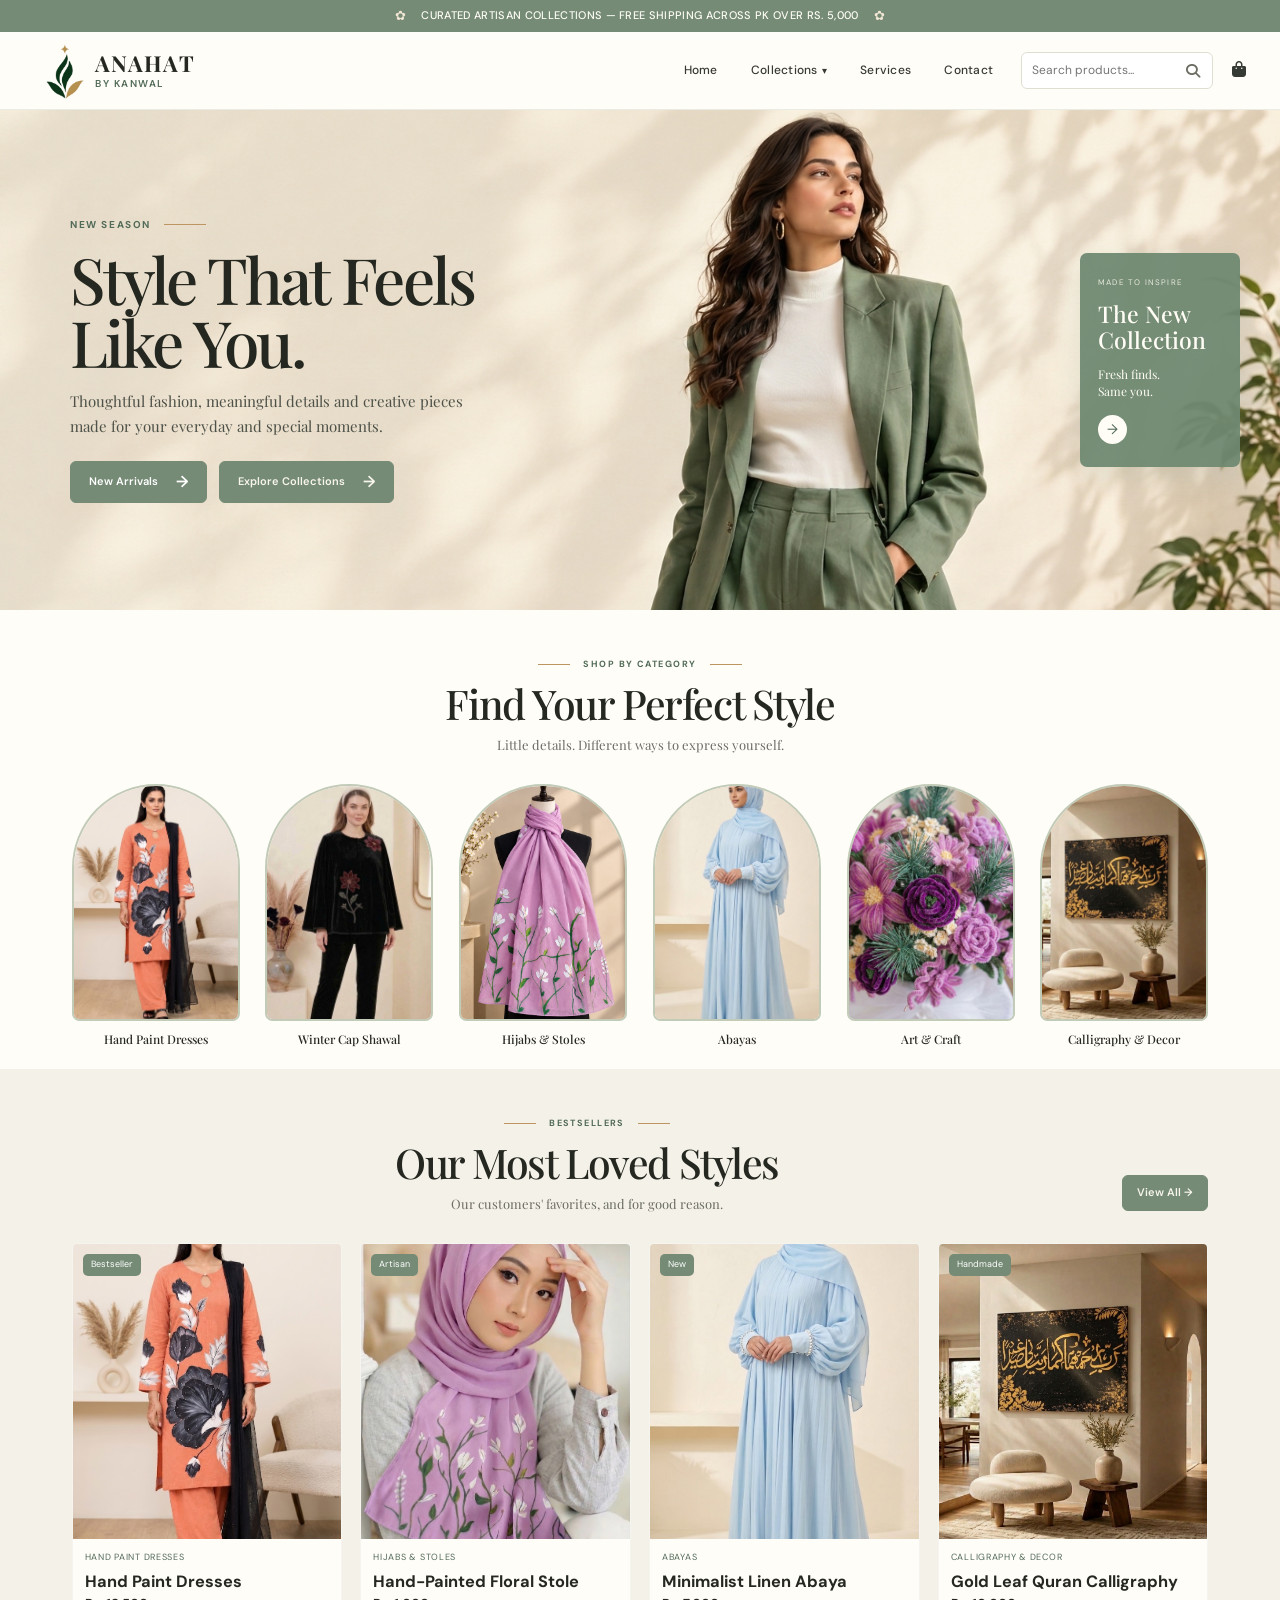
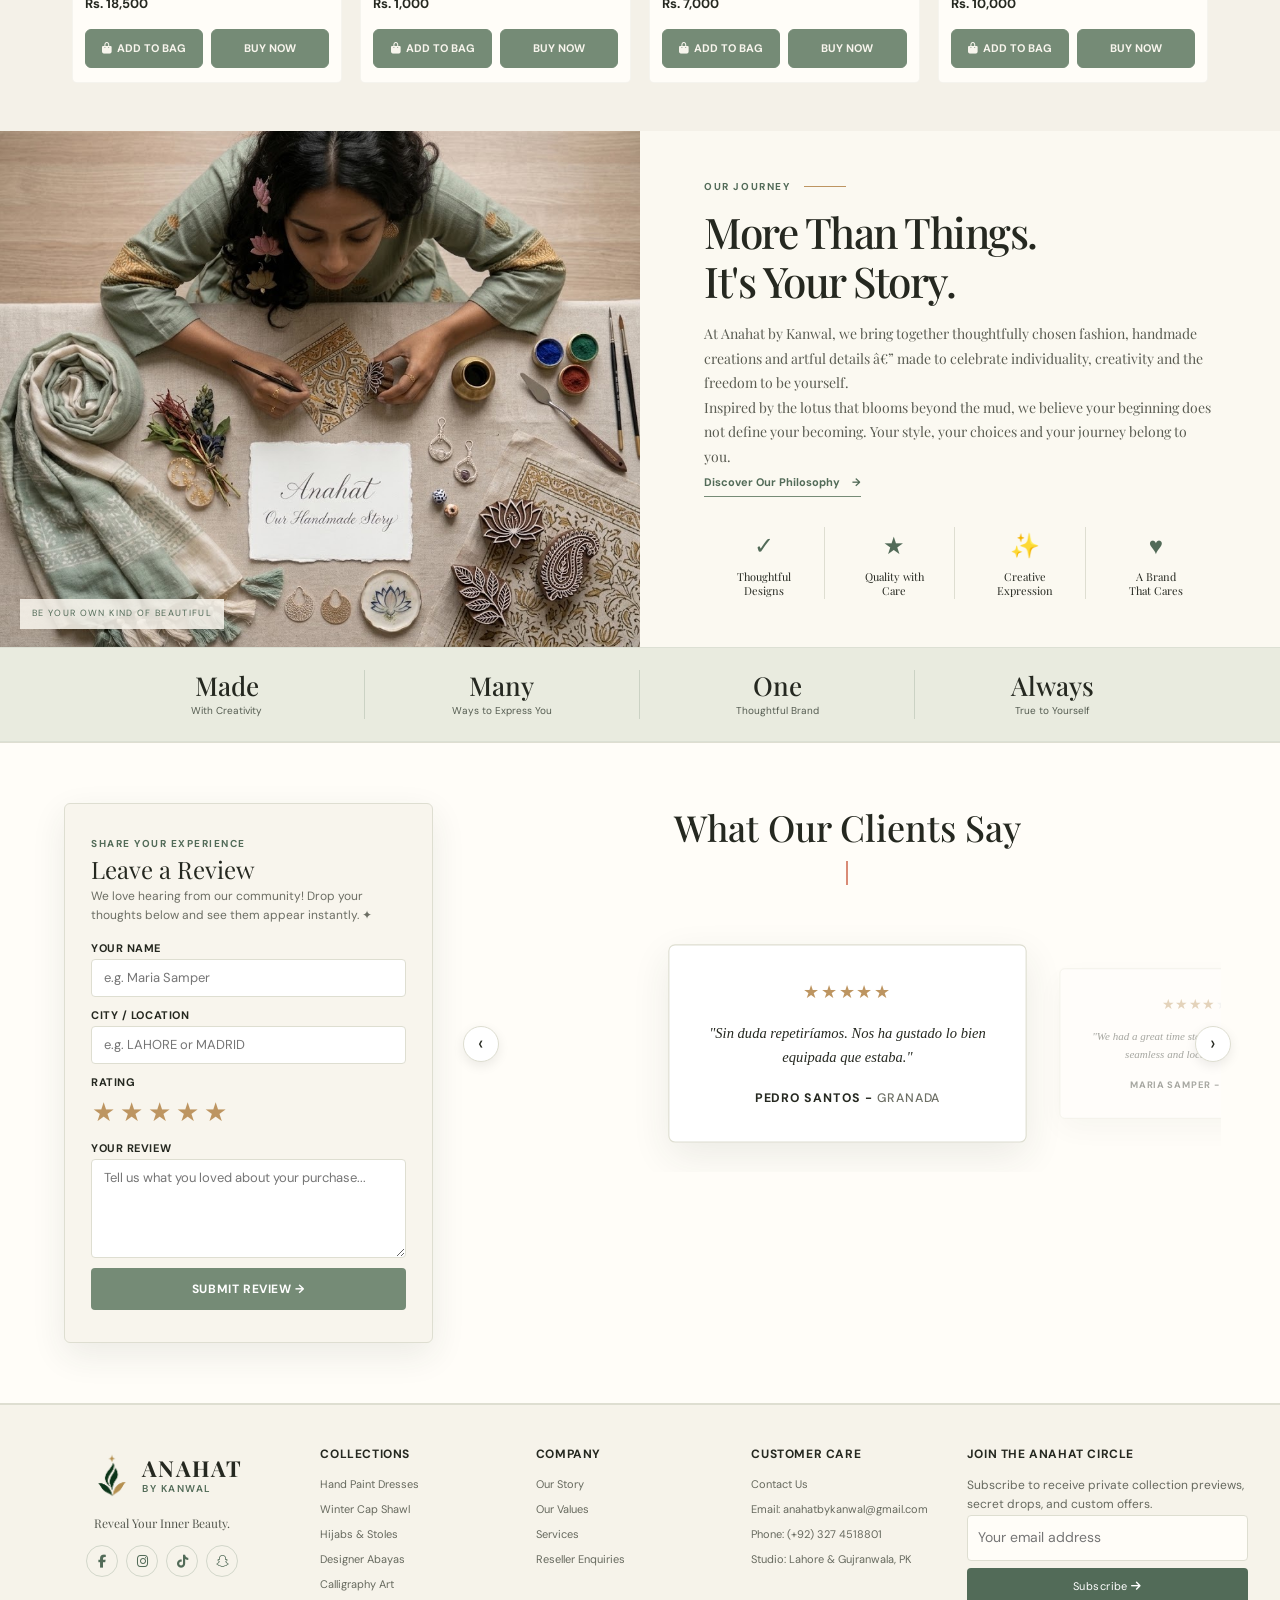
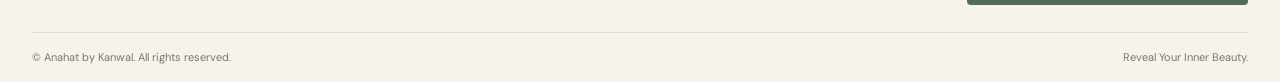
==== commit 14584b99: "Fix icons encoding and clean button symbols across HTML pages" ====
--- a/index.html
+++ b/index.html
@@ -807,8 +807,8 @@
           Thoughtful fashion, meaningful details and creative pieces made for your everyday and special moments.
         </p>
         <div class="hero-buttons">
-          <a href="/" class="button button-primary">New Arrivals <span>â†’</span></a>
-          <a href="/pages/Collections/collectionproduct.html" class="button button-outline">Explore Collections <span>â†’</span></a>
+          <a href="/" class="button button-primary">New Arrivals <span>→</span></a>
+          <a href="/pages/Collections/collectionproduct.html" class="button button-outline">Explore Collections<span>→</span></a>
         </div>
       </div>
 
@@ -816,7 +816,7 @@
         <span class="side-card-kicker">MADE TO INSPIRE</span>
         <strong>The New<br />Collection</strong>
         <span class="side-card-copy">Fresh finds.<br />Same you.</span>
-        <span class="round-arrow">â†’</span>
+        <span class="round-arrow">→</span>
       </a>
     </section>
 
@@ -863,7 +863,7 @@
           <h2 id="productSectionTitle">Our Most Loved Styles</h2>
           <p class="section-intro" id="productSectionIntro">Our customers' favorites, and for good reason.</p>
         </div>
-        <a class="button button-outline view-all" href="/pages/Collections/collectionproduct.html?category=All" id="viewAll">View All â†’</a>
+        <a class="button button-outline view-all" href="/pages/Collections/collectionproduct.html?category=All" id="viewAll">View All →</a>
       </div>
 
       <!-- Dynamic Product Grid -->
@@ -890,7 +890,7 @@
           <!-- Modal Dual Action Buttons -->
           <div class="modal-actions" style="display: flex; gap: 10px; margin-top: 16px;">
             <button class="button button-primary" id="modalAddCart" style="flex: 1;">Add to Bag</button>
-            <button class="button button-outline" id="modalBuyNow" style="flex: 1; background: var(--ink); color: white;" onclick="window.location.href='/pages/checkouts/checkout.html'">Buy Now â†’</button>
+            <button class="button button-outline" id="modalBuyNow" style="flex: 1; background: var(--ink); color: white;" onclick="window.location.href='/pages/checkouts/checkout.html'">Buy Now →</button>
           </div>
         </div>
       </div>
@@ -907,13 +907,13 @@
         <h2>More Than Things.<br />It's Your Story.</h2>
         <p>At Anahat by Kanwal, we bring together thoughtfully chosen fashion, handmade creations and artful details â€” made to celebrate individuality, creativity and the freedom to be yourself.</p>
         <p>Inspired by the lotus that blooms beyond the mud, we believe your beginning does not define your becoming. Your style, your choices and your journey belong to you.</p>
-        <a href="#brand-values" class="text-link">Discover Our Philosophy <span>â†’</span></a>
+        <a href="#brand-values" class="text-link">Discover Our Philosophy <span>→</span></a>
         
         <div class="value-grid" id="brand-values">
-          <div class="value-item"><span>âœ§</span><p>Thoughtful<br />Designs</p></div>
-          <div class="value-item"><span>â—‡</span><p>Quality with<br />Care</p></div>
-          <div class="value-item"><span>â€</span><p>Creative<br />Expression</p></div>
-          <div class="value-item"><span>â™¡</span><p>A Brand<br />That Cares</p></div>
+          <div class="value-item"><span>&#10003;</span><p>Thoughtful<br />Designs</p></div>
+          <div class="value-item"><span>&#9733;</span><p>Quality with<br />Care</p></div>
+          <div class="value-item"><span>&#10024;</span><p>Creative<br />Expression</p></div>
+          <div class="value-item"><span>&#9829;</span><p>A Brand<br />That Cares</p></div>
         </div>
       </div>
     </section>
@@ -953,3 +953,5 @@
 </html>
 
 
+
+
